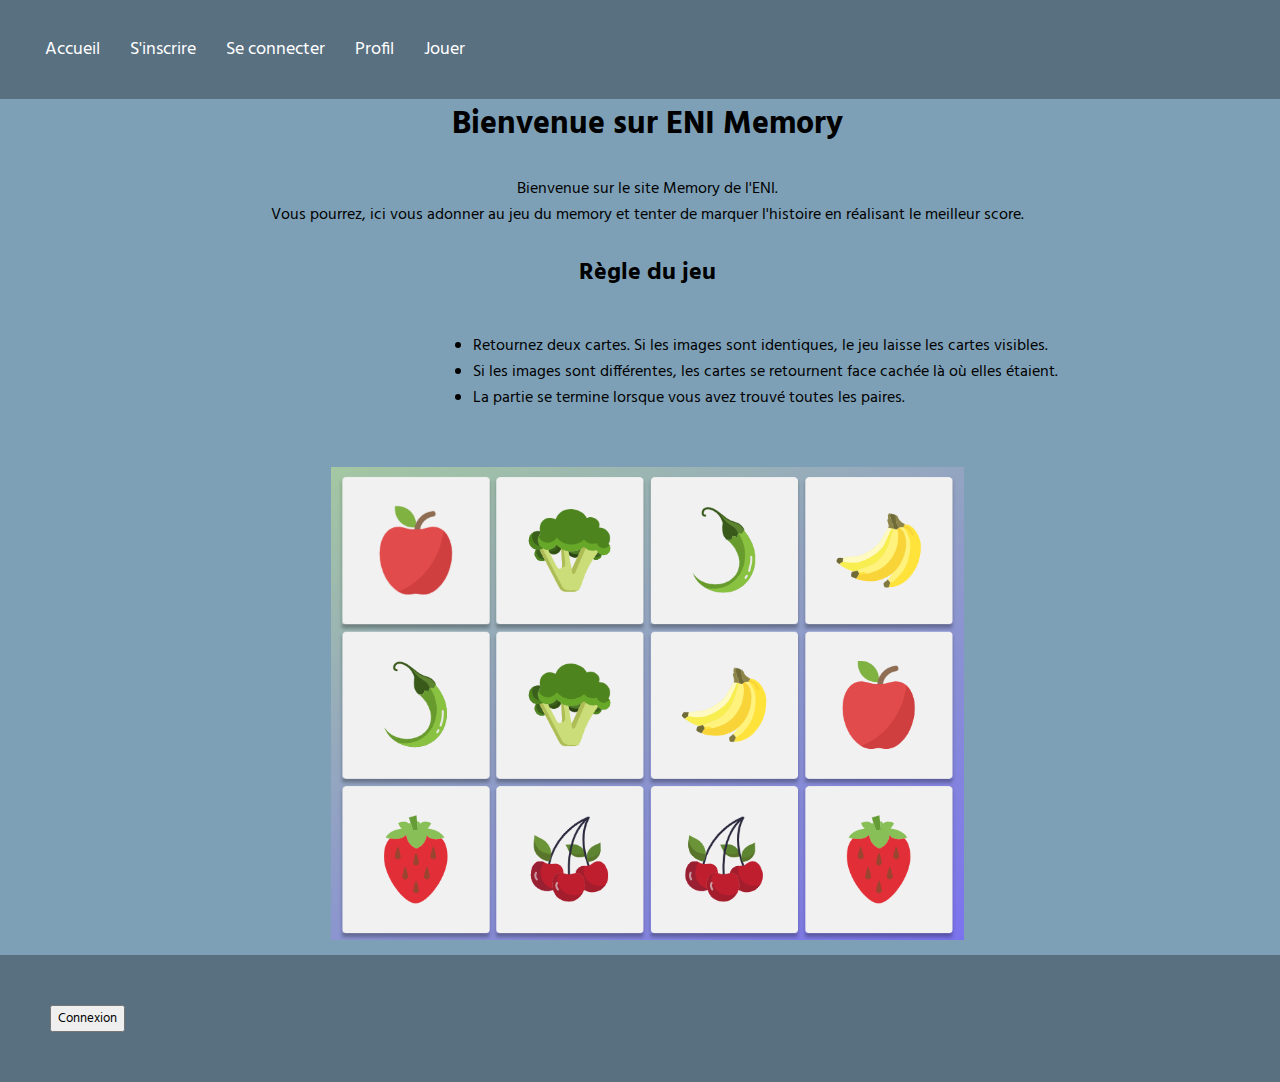
==== Projet-1-Memory/Accueil/index.html @ 0e7089e0 "first commit" ====
<!DOCTYPE html>
<html lang="en">
<head>
    <meta charset="UTF-8">
    <meta http-equiv="X-UA-Compatible" content="IE=edge">
    <meta name="viewport" content="width=device-width, initial-scale=1.0">
    <title>Accueil</title>
    <link rel="preconnect" href="https://fonts.googleapis.com">
    <link rel="preconnect" href="https://fonts.gstatic.com" crossorigin>
    <link href="https://fonts.googleapis.com/css2?family=Hind:wght@300&display=swap" rel="stylesheet">
    <link rel="stylesheet" href="style.css">
    

</head>
<body>
    <header>
        <nav>
            <a href="index.html">Accueil</a>
            <a href="http://127.0.0.1:5500/Projet-1-Memory/Inscription/Inscription.html">S'inscrire</a>
            <a href="http://127.0.0.1:5500/Projet-1-Memory/Se%20connecter/connexion.html">Se connecter</a> 
            <a href="http://127.0.0.1:5500/Projet-1-Memory/Profil/profil.html">Profil</a>
            <a href="http://127.0.0.1:5500/Projet-1-Memory/Jeu/jeu.html">Jouer</a>
        </nav>
    </header>
    <main>
        <section class="presentation">
            <h1> Bienvenue sur <code>ENI Memory</code></h1>
            <br>
            <p>Bienvenue sur le site Memory de l'ENI.
                <br>
                Vous pourrez, ici vous adonner au jeu du memory et tenter de marquer l'histoire en réalisant le meilleur score.
            </p>
            <br>
        </section>
        <section class="regle">
            <h2>Règle du jeu</h2>
            <br>
            <ul>
                <li>Retournez deux cartes. Si les images sont identiques, le jeu laisse les cartes visibles.</li>
                <li>Si les images sont différentes, les cartes se retournent face cachée là où elles étaient.</li>
                <li>La partie se termine lorsque vous avez trouvé toutes les paires.</li>
            </ul>
            <br>
            <img src="images/memory_detail.png" alt="" class="imagejeu">
        </section>
    </main>
    <footer>
        <button type="button" class="btn" onclick="document.location.href='connexion.html'">Connexion</button>
    </footer>

    <script src="https://cdn.jsdelivr.net/npm/bootstrap@5.3.0-alpha3/dist/js/bootstrap.bundle.min.js" integrity="sha384-ENjdO4Dr2bkBIFxQpeoTz1HIcje39Wm4jDKdf19U8gI4ddQ3GYNS7NTKfAdVQSZe" crossorigin="anonymous"></script>
</body>
</html>
---- Projet-1-Memory/Accueil/style.css ----
* {
    margin: 0;
    font-family: 'Hind', sans-serif;
}



header {
    background-color: #597081;
    padding: 30px ;
}


nav {
    display: flex;
  
    
}

nav a {
    margin-left: 10px;
    margin-right: 10px;
    flex-direction:row;
    align-items: center;
    padding: 5px;
}

nav :hover{
    color: rgb(75, 160, 173);
    box-shadow: black  3px 1px ;
    border: solid black;
}


a {
    text-decoration: none;
    font-size:large;
    color: white;

}

a :hover {
    background-color:darkcyan;
    
}


body {
    background-color: #7EA0B7;
    
}

main {
    margin-left: 15px;
   
}

h1 {
    text-align: center;
}

p {
    text-align: center;
}


h2 {
    text-align: center;
}

ul{
    padding: 15px;
    margin-left: 35%;
}


.regle{
    display: flex;
    flex-direction: column;
}


.imagejeu {
    position: relative;
    margin: auto;
    width: 50%;
    padding: 15px;
}
footer{
    background-color: #597081;
    padding: 50px;
}
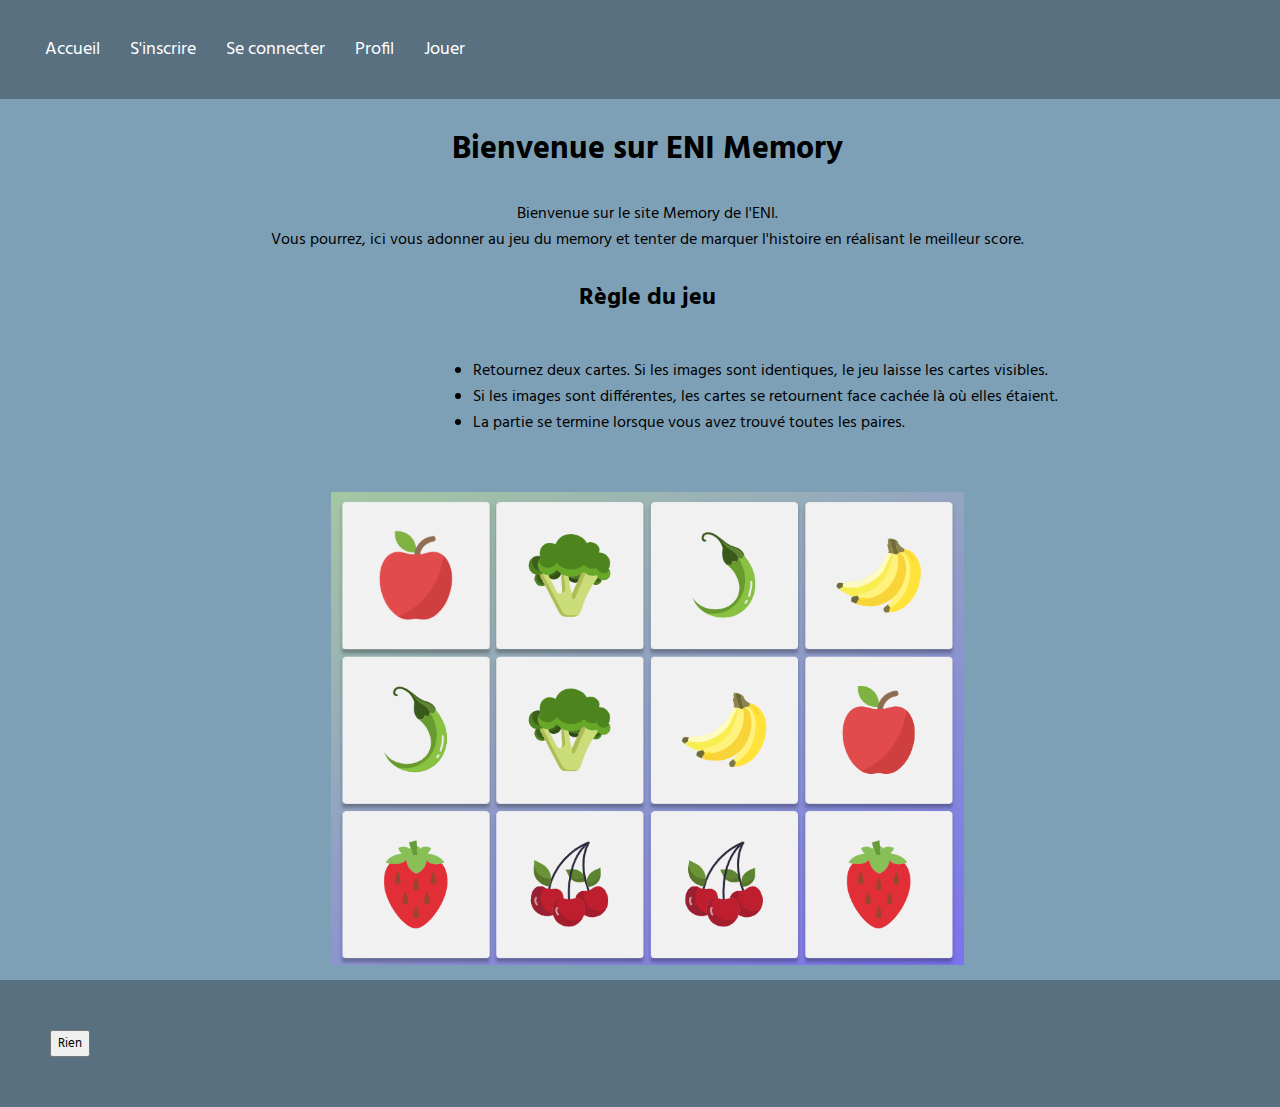
==== commit 3076b204: "last last version" ====
--- a/Projet-1-Memory/Accueil/index.html
+++ b/Projet-1-Memory/Accueil/index.html
@@ -8,6 +8,7 @@
     <link rel="preconnect" href="https://fonts.googleapis.com">
     <link rel="preconnect" href="https://fonts.gstatic.com" crossorigin>
     <link href="https://fonts.googleapis.com/css2?family=Hind:wght@300&display=swap" rel="stylesheet">
+    <link href="https://cdn.jsdelivr.net/npm/bootstrap@5.3.0-alpha3/dist/css/bootstrap.min.css" rel="stylesheet" integrity="sha384-KK94CHFLLe+nY2dmCWGMq91rCGa5gtU4mk92HdvYe+M/SXH301p5ILy+dN9+nJOZ" crossorigin="anonymous">
     <link rel="stylesheet" href="style.css">
     
 
@@ -24,7 +25,7 @@
     </header>
     <main>
         <section class="presentation">
-            <h1> Bienvenue sur <code>ENI Memory</code></h1>
+            <h1> Bienvenue sur ENI Memory</h1>
             <br>
             <p>Bienvenue sur le site Memory de l'ENI.
                 <br>
@@ -45,9 +46,9 @@
         </section>
     </main>
     <footer>
-        <button type="button" class="btn" onclick="document.location.href='connexion.html'">Connexion</button>
+        <button type="button" class="btn btn-primary btn-sm" >Rien</button>
     </footer>
-
+    <script src="https://cdn.jsdelivr.net/npm/bootstrap@5.3.0-alpha3/dist/js/bootstrap.bundle.min.js" integrity="sha384-ENjdO4Dr2bkBIFxQpeoTz1HIcje39Wm4jDKdf19U8gI4ddQ3GYNS7NTKfAdVQSZe" crossorigin="anonymous"></script>
     <script src="https://cdn.jsdelivr.net/npm/bootstrap@5.3.0-alpha3/dist/js/bootstrap.bundle.min.js" integrity="sha384-ENjdO4Dr2bkBIFxQpeoTz1HIcje39Wm4jDKdf19U8gI4ddQ3GYNS7NTKfAdVQSZe" crossorigin="anonymous"></script>
 </body>
 </html>--- a/Projet-1-Memory/Accueil/style.css
+++ b/Projet-1-Memory/Accueil/style.css
@@ -57,6 +57,7 @@
 
 h1 {
     text-align: center;
+    margin-top: 2%;
 }
 
 p {
